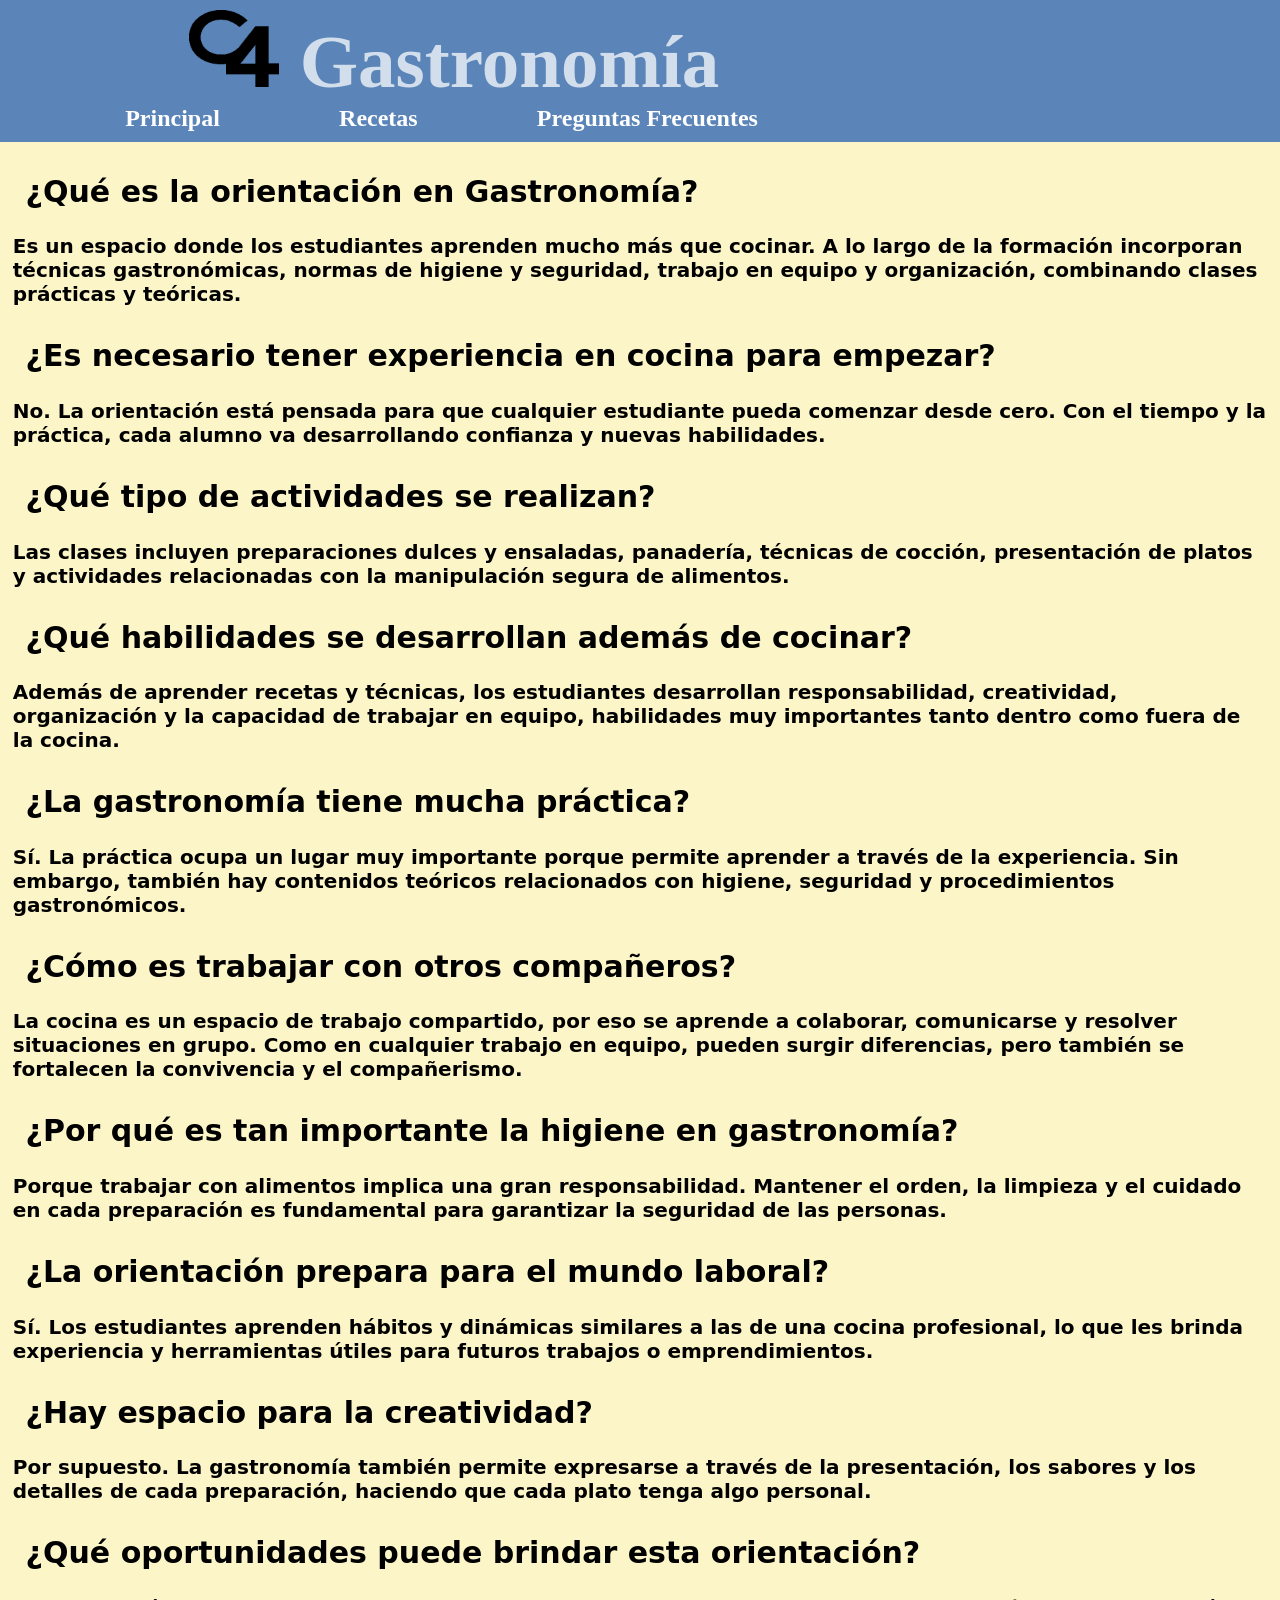
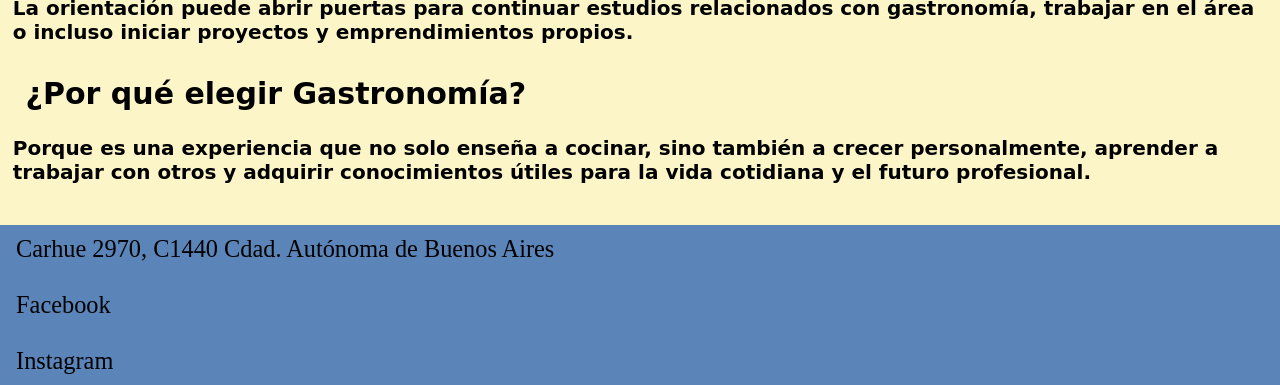
==== faq.html @ 61c1e0fb "Archivos Actualizados" ====
<!DOCTYPE html>
<html lang="en">
<head>
    <meta charset="UTF-8">
    <meta name="viewport" content="width=device-width, initial-scale=1.0">
    <link rel="stylesheet" href="main.css">
    <title>Pagina Principal</title>
</head>
<body>
    <menu id="arriba">
        <a href="index.html">
            <img src="Multimedia/CFP4-Logo.png" class="logo">
        </a>
        <titulo>Gastronomía</titulo>
        <br>

        <!--Aca dsps habria q poner otras paginas, como recetas y cosas asi, nc-->
        <a href="index.html" class="primer boton">Principal</a>
        <a href="recetas.html">Recetas</a>
        <a href="faq.html">Preguntas Frecuentes</a>
    </menu>

    <faq><informacion>
        <h2>¿Qué es la orientación en Gastronomía?</h2>
        <p>Es un espacio donde los estudiantes aprenden mucho más que cocinar. A lo largo de la formación incorporan técnicas gastronómicas, normas de higiene y seguridad, trabajo en equipo y organización, combinando clases prácticas y teóricas.</p>

        <h2>¿Es necesario tener experiencia en cocina para empezar?</h2>
        <p>No. La orientación está pensada para que cualquier estudiante pueda comenzar desde cero. Con el tiempo y la práctica, cada alumno va desarrollando confianza y nuevas habilidades.</p>

        <h2>¿Qué tipo de actividades se realizan?</h2>
        <p>Las clases incluyen preparaciones dulces y ensaladas, panadería, técnicas de cocción, presentación de platos y actividades relacionadas con la manipulación segura de alimentos.</p>

        <h2>¿Qué habilidades se desarrollan además de cocinar?</h2>
        <p>Además de aprender recetas y técnicas, los estudiantes desarrollan responsabilidad, creatividad, organización y la capacidad de trabajar en equipo, habilidades muy importantes tanto dentro como fuera de la cocina.</p>

        <h2>¿La gastronomía tiene mucha práctica?</h2>
        <p>Sí. La práctica ocupa un lugar muy importante porque permite aprender a través de la experiencia. Sin embargo, también hay contenidos teóricos relacionados con higiene, seguridad y procedimientos gastronómicos.</p>

        <h2>¿Cómo es trabajar con otros compañeros?</h2>
        <p>La cocina es un espacio de trabajo compartido, por eso se aprende a colaborar, comunicarse y resolver situaciones en grupo. Como en cualquier trabajo en equipo, pueden surgir diferencias, pero también se fortalecen la convivencia y el compañerismo.</p>

        <h2>¿Por qué es tan importante la higiene en gastronomía?</h2>
        <p>Porque trabajar con alimentos implica una gran responsabilidad. Mantener el orden, la limpieza y el cuidado en cada preparación es fundamental para garantizar la seguridad de las personas.</p>

        <h2>¿La orientación prepara para el mundo laboral?</h2>
        <p>Sí. Los estudiantes aprenden hábitos y dinámicas similares a las de una cocina profesional, lo que les brinda experiencia y herramientas útiles para futuros trabajos o emprendimientos.</p>

        <h2>¿Hay espacio para la creatividad?</h2>
        <p>Por supuesto. La gastronomía también permite expresarse a través de la presentación, los sabores y los detalles de cada preparación, haciendo que cada plato tenga algo personal.</p>

        <h2>¿Qué oportunidades puede brindar esta orientación?</h2>
        <p>La orientación puede abrir puertas para continuar estudios relacionados con gastronomía, trabajar en el área o incluso iniciar proyectos y emprendimientos propios.</p>

        <h2>¿Por qué elegir Gastronomía?</h2>
        <p>Porque es una experiencia que no solo enseña a cocinar, sino también a crecer personalmente, aprender a trabajar con otros y adquirir conocimientos útiles para la vida cotidiana y el futuro profesional.</p>
    </informacion></faq>

    <br><br>

    <menu id="abajo">
        <img src="Multimedia/Google-Maps-Logo.png" alt="">
        <a href="https://www.google.com/maps/place/Centro+de+Formaci%C3%B3n+Profesional+N+4/@-34.6688553,-58.5001706,17z/data=!3m1!4b1!4m6!3m5!1s0x95bcc91901dc9925:0x16b20ada69ad6837!8m2!3d-34.6688553!4d-58.5001706!16s%2Fg%2F11c20sdx_k?entry=ttu&g_ep=EgoyMDI2MDUwNi4wIKXMDSoASAFQAw%3D%3D">Carhue 2970, C1440 Cdad. Autónoma de Buenos Aires</a>
        <br><br>
        <img src="Multimedia/Facebook-Logo.png" alt="">
        <a href="https://www.facebook.com/cfpcuatro">Facebook</a>
        <br><br>
        <img src="Multimedia/Instagram-Logo.jfif" alt="">
        <a href="https://www.instagram.com/cfp_cuatro/">Instagram</a>
    </menu>
</body>
</html>
---- main.css ----
body {
    margin: 0;
    padding: 0;
    background-color: #fcf5c7;
}

menu {
    display: block;
    background-color: #5B85B9;
    color: rgba(255, 255, 255, 0.733);
    margin-top: 0px;
    padding: 10px;
    position: sticky;
    top: 0;
}

menu titulo {
    font-size: clamp(16px, 7.5vw, 75px);
    font-weight: bolder;
    margin-left: 15px;
}

menu#arriba a {
    font-size: clamp(8px, 3.5vw, 24px);
    color: white;
    font-weight: bold;
    text-decoration: none;
    margin-left: 9vw;
}

menu a.primer.boton {
    margin-left: 6vw;
}

menu#abajo {
    margin-bottom: 0;
    color: black;
    font-size: 1.9vw;
}

menu#abajo a {
    color: black;
    text-decoration: none;
}

menu#abajo img {
    height: 2vw;
    width: auto;
}


img.logo {
    height: clamp(35px, 6vw, 100px);
    width: clamp(35px, 7vw, 100px);
    margin-left: 5vw;
}

#slider-imagenes {
    width: 75vw;
    height: 34vw;
    margin-left: 12.5vw;
}

informacion h1, informacion h2, informacion p {
    font-weight: bold;
    margin: 0;
    font-family: system-ui, -apple-system, BlinkMacSystemFont, 'Segoe UI', Roboto, Oxygen, Ubuntu, Cantarell, 'Open Sans', 'Helvetica Neue', sans-serif;
}

informacion h1 {
    margin-left: 5vw;
}

informacion h2 {
    margin-top: 2.5vw;
    margin-bottom: 2vw;
    margin-left: 2vw;
}

informacion p {
    margin-left: 1vw;
    margin-right: 1vw;
}

faq {
    font-size: 125%;
}
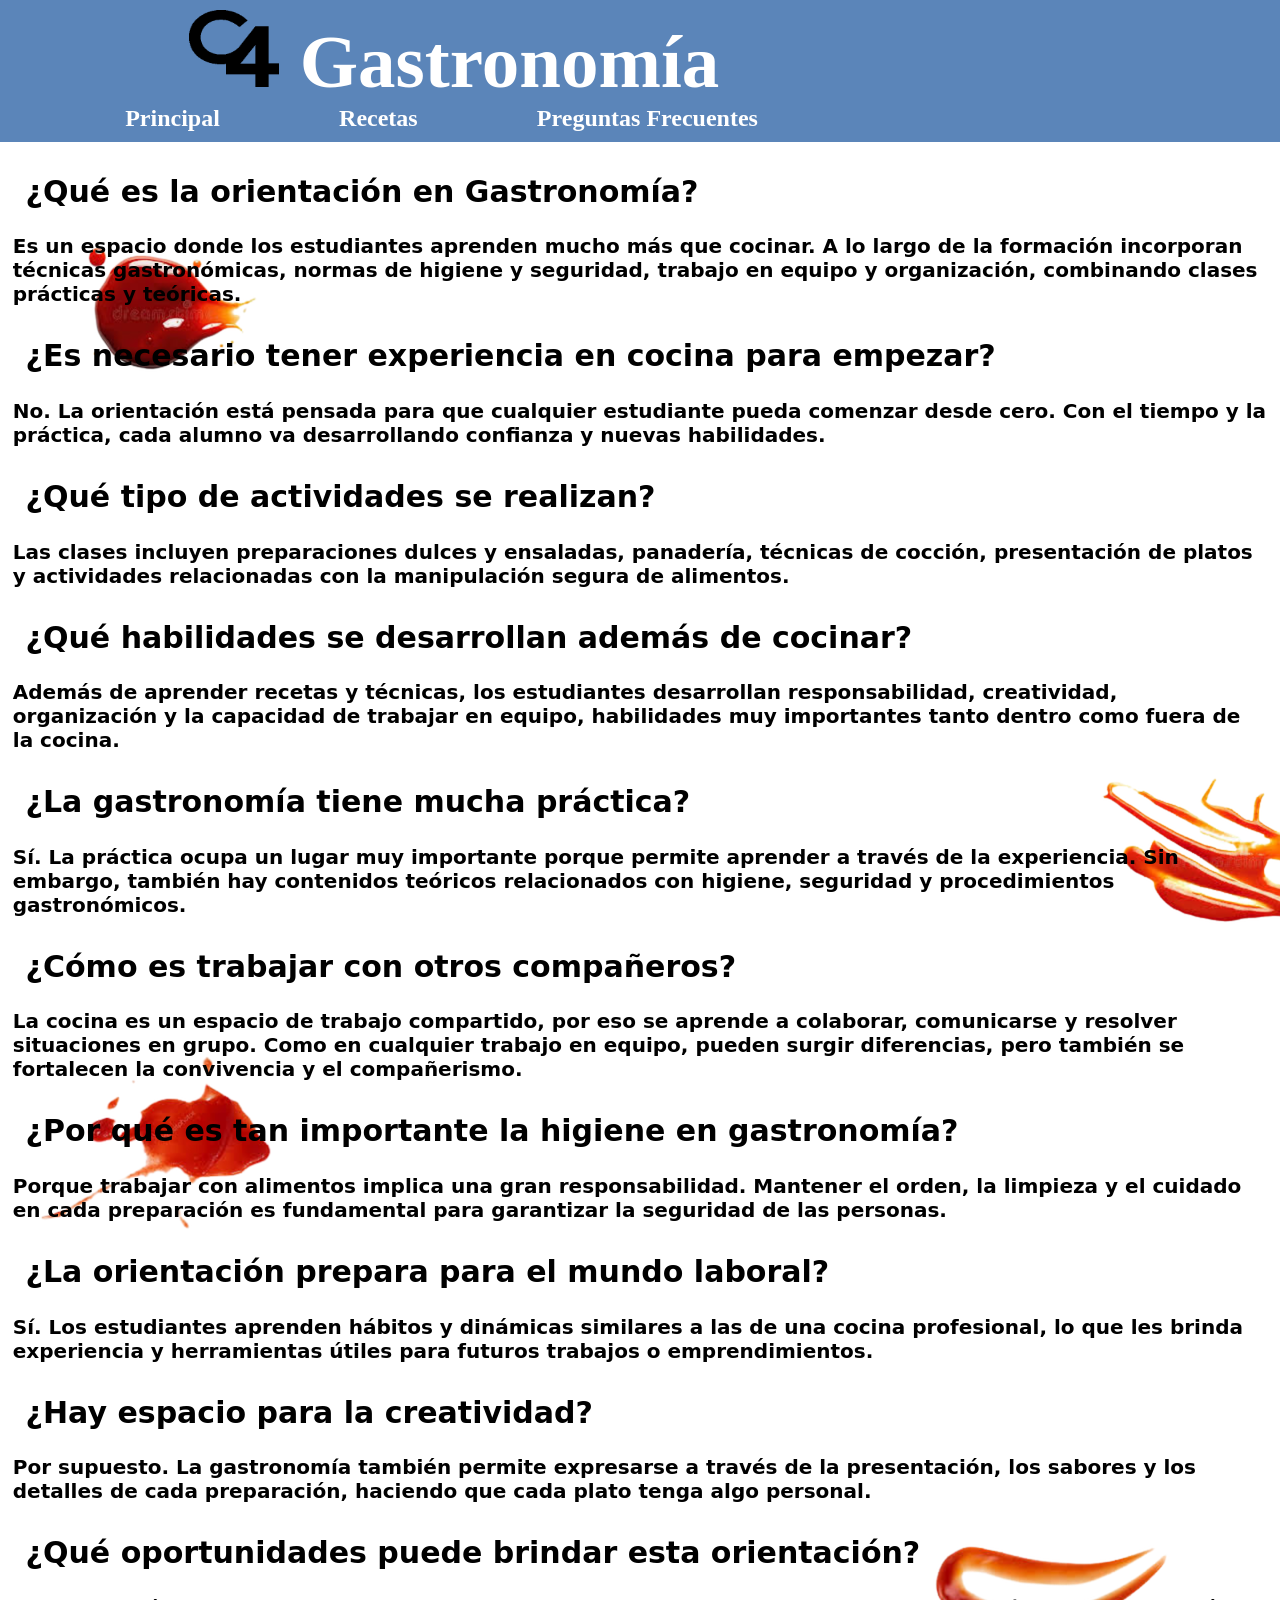
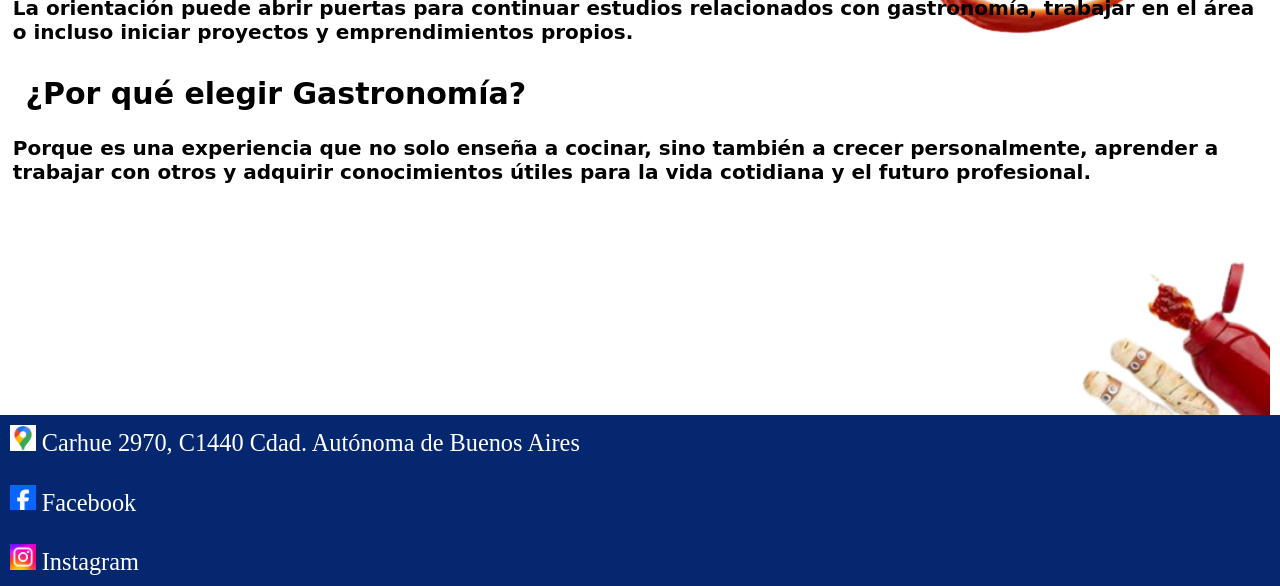
==== commit 8d663c78: "Add files via upload" ====
--- a/faq.html
+++ b/faq.html
@@ -19,6 +19,11 @@
         <a href="recetas.html">Recetas</a>
         <a href="faq.html">Preguntas Frecuentes</a>
     </menu>
+
+    <img src="Multimedia/skibidi toilet.png" class="salsa" id="s0">
+    <img src="Multimedia/nelsonfeo.png" class="salsa" id="s1">
+    <img src="Multimedia/salsa69.png" class="salsa" id="s2">
+    <img src="Multimedia/salsa67.png" class="salsa" id="s3">
 
     <faq><informacion>
         <h2>¿Qué es la orientación en Gastronomía?</h2>
@@ -56,7 +61,7 @@
     </informacion></faq>
 
     <br><br>
-
+    <img src="Multimedia/pidesalsa.png" alt="" id="pidesalsa">
     <menu id="abajo">
         <img src="Multimedia/Google-Maps-Logo.png" alt="">
         <a href="https://www.google.com/maps/place/Centro+de+Formaci%C3%B3n+Profesional+N+4/@-34.6688553,-58.5001706,17z/data=!3m1!4b1!4m6!3m5!1s0x95bcc91901dc9925:0x16b20ada69ad6837!8m2!3d-34.6688553!4d-58.5001706!16s%2Fg%2F11c20sdx_k?entry=ttu&g_ep=EgoyMDI2MDUwNi4wIKXMDSoASAFQAw%3D%3D">Carhue 2970, C1440 Cdad. Autónoma de Buenos Aires</a>
--- a/main.css
+++ b/main.css
@@ -1,13 +1,14 @@
 body {
     margin: 0;
     padding: 0;
-    background-color: #fcf5c7;
+    background-color: white;
+    position: relative;
 }
 
 menu {
     display: block;
     background-color: #5B85B9;
-    color: rgba(255, 255, 255, 0.733);
+    color: white;
     margin-top: 0px;
     padding: 10px;
     position: sticky;
@@ -33,13 +34,14 @@
 }
 
 menu#abajo {
+    background-color: #042770;
     margin-bottom: 0;
     color: black;
     font-size: 1.9vw;
 }
 
 menu#abajo a {
-    color: black;
+    color: white;
     text-decoration: none;
 }
 
@@ -84,4 +86,31 @@
 
 faq {
     font-size: 125%;
+}
+
+img#pidesalsa {
+    margin-left: 72.45vw;
+    margin-bottom: -0.5vw;
+    height: 15vw;
+}
+
+img.salsa {
+    position: absolute;
+    z-index: -1;
+}
+.salsa#s0 {
+    top: 35%;
+    left: 85%;
+}
+.salsa#s1 {
+    top: 48%;
+    left: 2%;
+}
+.salsa#s2 {
+    top: 10%;
+    left: 2%;
+}
+.salsa#s3 {
+    top: 69%;
+    left: 69%;
 }
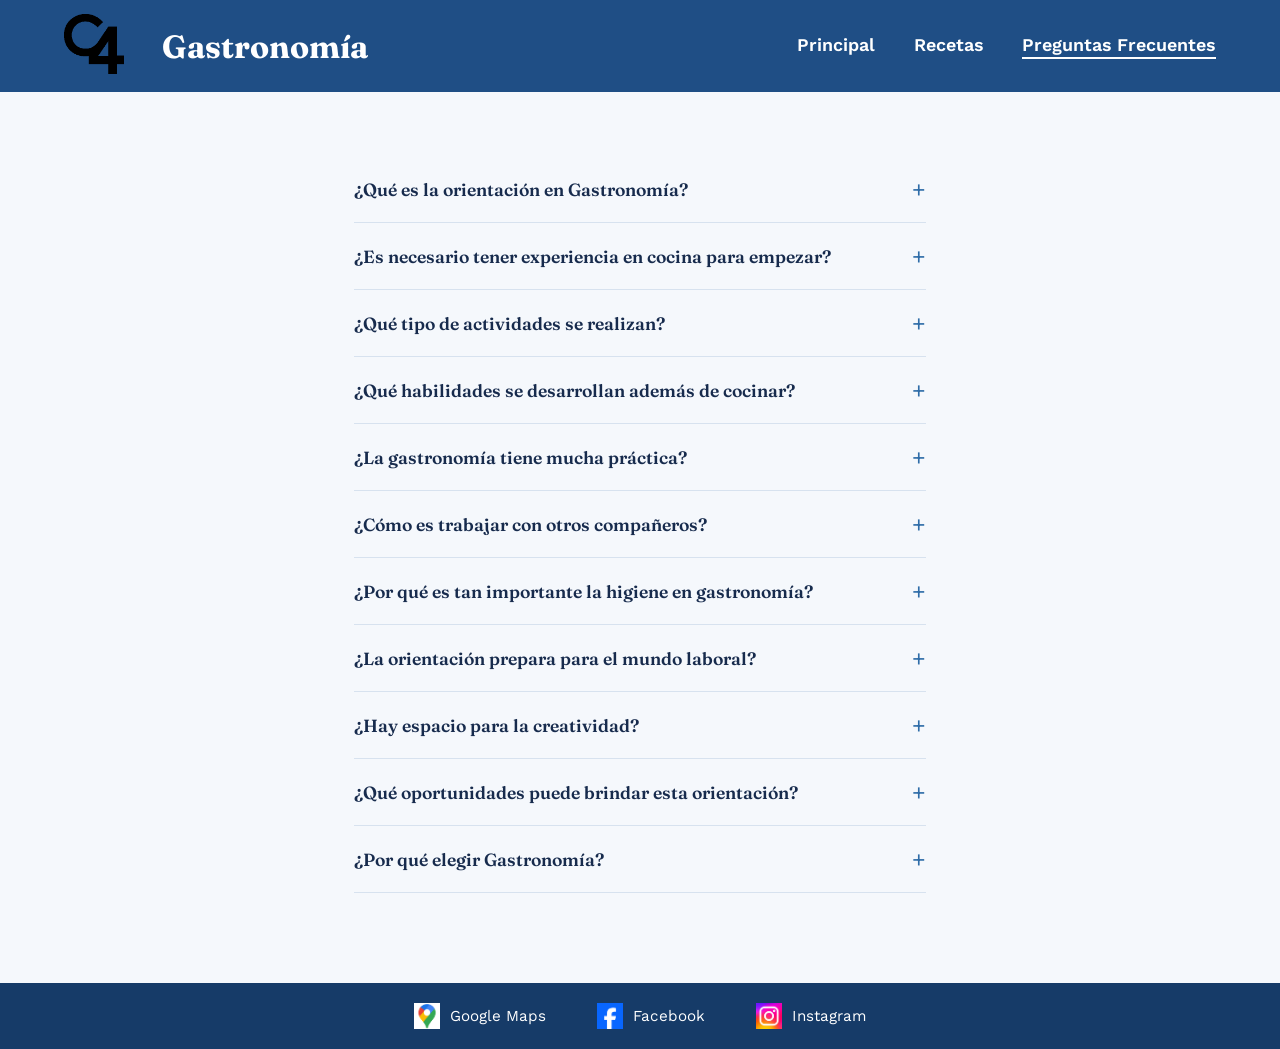
==== commit 84a76aee: "Add files via upload" ====
--- a/faq.html
+++ b/faq.html
@@ -1,76 +1,94 @@
-<!DOCTYPE html>
-<html lang="en">
-<head>
-    <meta charset="UTF-8">
-    <meta name="viewport" content="width=device-width, initial-scale=1.0">
-    <link rel="stylesheet" href="main.css">
-    <title>Pagina Principal</title>
-</head>
-<body>
-    <menu id="arriba">
-        <a href="index.html">
-            <img src="Multimedia/CFP4-Logo.png" class="logo">
-        </a>
-        <titulo>Gastronomía</titulo>
-        <br>
-
-        <!--Aca dsps habria q poner otras paginas, como recetas y cosas asi, nc-->
-        <a href="index.html" class="primer boton">Principal</a>
-        <a href="recetas.html">Recetas</a>
-        <a href="faq.html">Preguntas Frecuentes</a>
-    </menu>
-
-    <img src="Multimedia/skibidi toilet.png" class="salsa" id="s0">
-    <img src="Multimedia/nelsonfeo.png" class="salsa" id="s1">
-    <img src="Multimedia/salsa69.png" class="salsa" id="s2">
-    <img src="Multimedia/salsa67.png" class="salsa" id="s3">
-
-    <faq><informacion>
-        <h2>¿Qué es la orientación en Gastronomía?</h2>
-        <p>Es un espacio donde los estudiantes aprenden mucho más que cocinar. A lo largo de la formación incorporan técnicas gastronómicas, normas de higiene y seguridad, trabajo en equipo y organización, combinando clases prácticas y teóricas.</p>
-
-        <h2>¿Es necesario tener experiencia en cocina para empezar?</h2>
-        <p>No. La orientación está pensada para que cualquier estudiante pueda comenzar desde cero. Con el tiempo y la práctica, cada alumno va desarrollando confianza y nuevas habilidades.</p>
-
-        <h2>¿Qué tipo de actividades se realizan?</h2>
-        <p>Las clases incluyen preparaciones dulces y ensaladas, panadería, técnicas de cocción, presentación de platos y actividades relacionadas con la manipulación segura de alimentos.</p>
-
-        <h2>¿Qué habilidades se desarrollan además de cocinar?</h2>
-        <p>Además de aprender recetas y técnicas, los estudiantes desarrollan responsabilidad, creatividad, organización y la capacidad de trabajar en equipo, habilidades muy importantes tanto dentro como fuera de la cocina.</p>
-
-        <h2>¿La gastronomía tiene mucha práctica?</h2>
-        <p>Sí. La práctica ocupa un lugar muy importante porque permite aprender a través de la experiencia. Sin embargo, también hay contenidos teóricos relacionados con higiene, seguridad y procedimientos gastronómicos.</p>
-
-        <h2>¿Cómo es trabajar con otros compañeros?</h2>
-        <p>La cocina es un espacio de trabajo compartido, por eso se aprende a colaborar, comunicarse y resolver situaciones en grupo. Como en cualquier trabajo en equipo, pueden surgir diferencias, pero también se fortalecen la convivencia y el compañerismo.</p>
-
-        <h2>¿Por qué es tan importante la higiene en gastronomía?</h2>
-        <p>Porque trabajar con alimentos implica una gran responsabilidad. Mantener el orden, la limpieza y el cuidado en cada preparación es fundamental para garantizar la seguridad de las personas.</p>
-
-        <h2>¿La orientación prepara para el mundo laboral?</h2>
-        <p>Sí. Los estudiantes aprenden hábitos y dinámicas similares a las de una cocina profesional, lo que les brinda experiencia y herramientas útiles para futuros trabajos o emprendimientos.</p>
-
-        <h2>¿Hay espacio para la creatividad?</h2>
-        <p>Por supuesto. La gastronomía también permite expresarse a través de la presentación, los sabores y los detalles de cada preparación, haciendo que cada plato tenga algo personal.</p>
-
-        <h2>¿Qué oportunidades puede brindar esta orientación?</h2>
-        <p>La orientación puede abrir puertas para continuar estudios relacionados con gastronomía, trabajar en el área o incluso iniciar proyectos y emprendimientos propios.</p>
-
-        <h2>¿Por qué elegir Gastronomía?</h2>
-        <p>Porque es una experiencia que no solo enseña a cocinar, sino también a crecer personalmente, aprender a trabajar con otros y adquirir conocimientos útiles para la vida cotidiana y el futuro profesional.</p>
-    </informacion></faq>
-
-    <br><br>
-    <img src="Multimedia/pidesalsa.png" alt="" id="pidesalsa">
-    <menu id="abajo">
-        <img src="Multimedia/Google-Maps-Logo.png" alt="">
-        <a href="https://www.google.com/maps/place/Centro+de+Formaci%C3%B3n+Profesional+N+4/@-34.6688553,-58.5001706,17z/data=!3m1!4b1!4m6!3m5!1s0x95bcc91901dc9925:0x16b20ada69ad6837!8m2!3d-34.6688553!4d-58.5001706!16s%2Fg%2F11c20sdx_k?entry=ttu&g_ep=EgoyMDI2MDUwNi4wIKXMDSoASAFQAw%3D%3D">Carhue 2970, C1440 Cdad. Autónoma de Buenos Aires</a>
-        <br><br>
-        <img src="Multimedia/Facebook-Logo.png" alt="">
-        <a href="https://www.facebook.com/cfpcuatro">Facebook</a>
-        <br><br>
-        <img src="Multimedia/Instagram-Logo.jfif" alt="">
-        <a href="https://www.instagram.com/cfp_cuatro/">Instagram</a>
-    </menu>
-</body>
-</html>+<!DOCTYPE html>
+<html lang="es">
+<head>
+    <meta charset="UTF-8">
+    <meta name="viewport" content="width=device-width, initial-scale=1.0">
+    <link rel="preconnect" href="https://fonts.googleapis.com">
+    <link rel="preconnect" href="https://fonts.gstatic.com" crossorigin>
+    <link href="https://fonts.googleapis.com/css2?family=Fraunces:opsz,wght@9..144,500;9..144,600;9..144,700&family=Work+Sans:wght@400;500;600&display=swap" rel="stylesheet">
+    <link rel="stylesheet" href="main.css">
+    <title>Preguntas Frecuentes — Gastronomía CFP N°4</title>
+</head>
+<body>
+    <menu id="arriba">
+        <a href="index.html">
+            <img src="Multimedia/CFP4-Logo.png" class="logo" alt="Logo CFP N°4">
+        </a>
+        <titulo>Gastronomía</titulo>
+        <a href="index.html">Principal</a>
+        <a href="recetas.html">Recetas</a>
+        <a href="faq.html" class="activo">Preguntas Frecuentes</a>
+    </menu>
+    <div class="faq-container">
+        <details class="faq-item">
+            <summary>¿Qué es la orientación en Gastronomía?</summary>
+            <p>Es un espacio donde los estudiantes aprenden mucho más que cocinar. A lo largo de la formación incorporan técnicas gastronómicas, normas de higiene y seguridad, trabajo en equipo y organización, combinando clases prácticas y teóricas.</p>
+        </details>
+    
+        <details class="faq-item">
+            <summary>¿Es necesario tener experiencia en cocina para empezar?</summary>
+            <p>No. La orientación está pensada para que cualquier estudiante pueda comenzar desde cero. Con el tiempo y la práctica, cada alumno va desarrollando confianza y nuevas habilidades.</p>
+        </details>
+    
+        <details class="faq-item">
+            <summary>¿Qué tipo de actividades se realizan?</summary>
+            <p>Las clases incluyen preparaciones dulces y ensaladas, panadería, técnicas de cocción, presentación de platos y actividades relacionadas con la manipulación segura de alimentos.</p>
+        </details>
+    
+        <details class="faq-item">
+            <summary>¿Qué habilidades se desarrollan además de cocinar?</summary>
+            <p>Además de aprender recetas y técnicas, los estudiantes desarrollan responsabilidad, creatividad, organización y la capacidad de trabajar en equipo, habilidades muy importantes tanto dentro como fuera de la cocina.</p>
+        </details>
+    
+        <details class="faq-item">
+            <summary>¿La gastronomía tiene mucha práctica?</summary>
+            <p>Sí. La práctica ocupa un lugar muy importante porque permite aprender a través de la experiencia. Sin embargo, también hay contenidos teóricos relacionados con higiene, seguridad y procedimientos gastronómicos.</p>
+        </details>
+    
+        <details class="faq-item">
+            <summary>¿Cómo es trabajar con otros compañeros?</summary>
+            <p>La cocina es un espacio de trabajo compartido, por eso se aprende a colaborar, comunicarse y resolver situaciones en grupo. Como en cualquier trabajo en equipo, pueden surgir diferencias, pero también se fortalecen la convivencia y el compañerismo.</p>
+        </details>
+    
+        <details class="faq-item">
+            <summary>¿Por qué es tan importante la higiene en gastronomía?</summary>
+            <p>Porque trabajar con alimentos implica una gran responsabilidad. Mantener el orden, la limpieza y el cuidado en cada preparación es fundamental para garantizar la seguridad de las personas.</p>
+        </details>
+    
+        <details class="faq-item">
+            <summary>¿La orientación prepara para el mundo laboral?</summary>
+            <p>Sí. Los estudiantes aprenden hábitos y dinámicas similares a las de una cocina profesional, lo que les brinda experiencia y herramientas útiles para futuros trabajos o emprendimientos.</p>
+        </details>
+    
+        <details class="faq-item">
+            <summary>¿Hay espacio para la creatividad?</summary>
+            <p>Por supuesto. La gastronomía también permite expresarse a través de la presentación, los sabores y los detalles de cada preparación, haciendo que cada plato tenga algo personal.</p>
+        </details>
+    
+        <details class="faq-item">
+            <summary>¿Qué oportunidades puede brindar esta orientación?</summary>
+            <p>La orientación puede abrir puertas para continuar estudios relacionados con gastronomía, trabajar en el área o incluso iniciar proyectos y emprendimientos propios.</p>
+        </details>
+    
+        <details class="faq-item">
+            <summary>¿Por qué elegir Gastronomía?</summary>
+            <p>Porque es una experiencia que no solo enseña a cocinar, sino también a crecer personalmente, aprender a trabajar con otros y adquirir conocimientos útiles para la vida cotidiana y el futuro profesional.</p>
+        </details>
+    </div>
+
+    <menu id="abajo">
+        <div class="item-abajo">
+            <img src="Multimedia/Google-Maps-Logo.png" alt="">
+            <a href="https://www.google.com/maps/place/Centro+de+Formaci%C3%B3n+Profesional+N+4/@-34.6688553,-58.5001706,17z/data=!3m1!4b1!4m6!3m5!1s0x95bcc91901dc9925:0x16b20ada69ad6837!8m2!3d-34.6688553!4d-58.5001706!16s%2Fg%2F11c20sdx_k?entry=ttu&g_ep=EgoyMDI2MDUwNi4wIKXMDSoASAFQAw%3D%3D">Google Maps</a>
+        </div>
+        <div class="item-abajo">
+            <img src="Multimedia/Facebook-Logo.png" alt="">
+            <a href="https://www.facebook.com/cfpcuatro">Facebook</a>
+        </div>
+        <div class="item-abajo">
+            <img src="Multimedia/Instagram-Logo.jfif" alt="">
+            <a href="https://www.instagram.com/cfp_cuatro/">Instagram</a>
+        </div>
+    </menu>
+</body>
+</html>
--- a/main.css
+++ b/main.css
@@ -1,116 +1,383 @@
-body {
-    margin: 0;
-    padding: 0;
-    background-color: white;
-    position: relative;
-}
-
-menu {
-    display: block;
-    background-color: #5B85B9;
-    color: white;
-    margin-top: 0px;
-    padding: 10px;
-    position: sticky;
-    top: 0;
-}
-
-menu titulo {
-    font-size: clamp(16px, 7.5vw, 75px);
-    font-weight: bolder;
-    margin-left: 15px;
-}
-
-menu#arriba a {
-    font-size: clamp(8px, 3.5vw, 24px);
-    color: white;
-    font-weight: bold;
-    text-decoration: none;
-    margin-left: 9vw;
-}
-
-menu a.primer.boton {
-    margin-left: 6vw;
-}
-
-menu#abajo {
-    background-color: #042770;
-    margin-bottom: 0;
-    color: black;
-    font-size: 1.9vw;
-}
-
-menu#abajo a {
-    color: white;
-    text-decoration: none;
-}
-
-menu#abajo img {
-    height: 2vw;
-    width: auto;
-}
-
-
-img.logo {
-    height: clamp(35px, 6vw, 100px);
-    width: clamp(35px, 7vw, 100px);
-    margin-left: 5vw;
-}
-
-#slider-imagenes {
-    width: 75vw;
-    height: 34vw;
-    margin-left: 12.5vw;
-}
-
-informacion h1, informacion h2, informacion p {
-    font-weight: bold;
-    margin: 0;
-    font-family: system-ui, -apple-system, BlinkMacSystemFont, 'Segoe UI', Roboto, Oxygen, Ubuntu, Cantarell, 'Open Sans', 'Helvetica Neue', sans-serif;
-}
-
-informacion h1 {
-    margin-left: 5vw;
-}
-
-informacion h2 {
-    margin-top: 2.5vw;
-    margin-bottom: 2vw;
-    margin-left: 2vw;
-}
-
-informacion p {
-    margin-left: 1vw;
-    margin-right: 1vw;
-}
-
-faq {
-    font-size: 125%;
-}
-
-img#pidesalsa {
-    margin-left: 72.45vw;
-    margin-bottom: -0.5vw;
-    height: 15vw;
-}
-
-img.salsa {
-    position: absolute;
-    z-index: -1;
-}
-.salsa#s0 {
-    top: 35%;
-    left: 85%;
-}
-.salsa#s1 {
-    top: 48%;
-    left: 2%;
-}
-.salsa#s2 {
-    top: 10%;
-    left: 2%;
-}
-.salsa#s3 {
-    top: 69%;
-    left: 69%;
+* {
+    box-sizing: border-box;
+}
+
+body {
+    margin: 0;
+    padding: 0;
+    background-color: #F5F8FC;
+    color: #172B4D;
+    font-family: 'Work Sans', sans-serif;
+}
+
+h1, h2, h3 {
+    font-family: 'Fraunces', serif;
+    color: #172B4D;
+    margin: 0;
+}
+
+p {
+    color: #52657A;
+    line-height: 1.65;
+}
+
+a {
+    color: inherit;
+}
+
+
+
+menu#arriba {
+    display: flex;
+    align-items: center;
+    flex-wrap: wrap;
+    gap: 3vw;
+    background-color: #1F4E85;
+    color: white;
+    padding: 14px 5vw;
+    margin: 0;
+}
+
+menu#arriba a:first-child {
+    display: flex;
+    align-items: center;
+}
+
+img.logo {
+    height: clamp(35px, 6vw, 60px);
+    width: auto;
+}
+
+menu#arriba titulo {
+    font-family: 'Fraunces', serif;
+    font-size: clamp(20px, 3vw, 32px);
+    font-weight: 700;
+    margin-right: auto;
+}
+
+menu#arriba a {
+    font-size: clamp(14px, 1.4vw, 18px);
+    color: white;
+    font-weight: 600;
+    text-decoration: none;
+    border-bottom: 2px solid transparent;
+    padding-bottom: 2px;
+    transition: border-color .2s, opacity .2s;
+}
+
+menu#arriba a:hover {
+    opacity: .85;
+}
+
+menu#arriba a.activo {
+    border-bottom-color: white;
+}
+
+
+
+.hero {
+    max-width: 760px;
+    margin: 64px auto 40px;
+    padding: 0 5vw;
+}
+
+.hero h1 {
+    font-size: clamp(2.1rem, 4.4vw, 3.2rem);
+    font-weight: 600;
+    line-height: 1.15;
+    letter-spacing: -0.01em;
+    margin-bottom: 22px;
+}
+
+.hero .lead {
+    font-size: 1.15rem;
+    max-width: 60ch;
+}
+
+.hero-strip {
+    max-width: 1100px;
+    margin: 0 auto 64px;
+    padding: 0 5vw;
+}
+
+#slider-imagenes {
+    width: 100%;
+    height: 32vw;
+    max-height: 520px;
+    object-fit: cover;
+    display: block;
+    border-radius: 6px;
+    transition: opacity .5s ease;
+}
+
+.hero-strip figcaption {
+    margin-top: 12px;
+    font-size: 0.9rem;
+    color: #52657A;
+    border-top: 1px solid #D7E2EF;
+    padding-top: 10px;
+}
+
+
+.programa {
+    max-width: 1100px;
+    margin: 0 auto 80px;
+    padding: 0 5vw;
+}
+
+.programa > h2 {
+    font-size: 1.9rem;
+    font-weight: 600;
+    margin-bottom: 34px;
+}
+
+.programa-grid {
+    display: grid;
+    grid-template-columns: repeat(auto-fit, minmax(240px, 1fr));
+    gap: 32px 28px;
+}
+
+.programa-item {
+    border-top: 3px solid #C9D8E8;
+    padding-top: 18px;
+}
+
+.programa-item h3 {
+    font-size: 1.15rem;
+    font-weight: 600;
+    margin-bottom: 10px;
+}
+
+.programa-item p {
+    font-size: 0.98rem;
+}
+
+.programa-item.destacada {
+    grid-column: span 2;
+    background: #1F4E85;
+    border-top-color: #75A9DD;
+    padding: 28px;
+    border-radius: 6px;
+}
+
+.programa-item.destacada h3,
+.programa-item.destacada p {
+    color: #FFFFFF;
+}
+
+.programa-item.destacada p {
+    color: #DCE9F7;
+}
+
+
+.faq-container {
+    max-width: 700px;
+    margin: 64px auto 90px;
+    padding: 0 5vw;
+}
+
+.faq-container > h1 {
+    font-size: 1.9rem;
+    margin-bottom: 30px;
+}
+
+.faq-item {
+    border-bottom: 1px solid #D7E2EF;
+}
+
+.faq-item summary {
+    padding: 20px 0;
+    display: flex;
+    justify-content: space-between;
+    align-items: center;
+    gap: 16px;
+    cursor: pointer;
+    list-style: none;
+    font-family: 'Fraunces', serif;
+    font-size: 1.1rem;
+    font-weight: 600;
+    user-select: none;
+}
+
+.faq-item summary::-webkit-details-marker {
+    display: none;
+}
+
+.faq-item summary::after {
+    content: "+";
+    font-family: 'Work Sans', sans-serif;
+    font-size: 1.4rem;
+    font-weight: 400;
+    color: #2F6DA8;
+    transition: transform .25s;
+    flex-shrink: 0;
+}
+
+.faq-item[open] summary::after {
+    transform: rotate(45deg);
+}
+
+.faq-item p {
+    padding: 0 0 22px;
+    margin: 0;
+    max-width: 62ch;
+    animation: fadeIn .25s ease;
+}
+
+
+
+@keyframes fadeIn {
+    from {
+        opacity: 0;
+        transform: translateY(-4px);
+    }
+
+    to {
+        opacity: 1;
+        transform: translateY(0);
+    }
+}
+
+
+
+.recetas-hero {
+    max-width: 760px;
+    margin: 64px auto 8px;
+    padding: 0 5vw;
+}
+
+.recetas-hero h1 {
+    font-size: clamp(2rem, 4vw, 2.8rem);
+    margin-bottom: 14px;
+}
+
+.contenedor-recetas {
+    display: flex;
+    flex-wrap: wrap;
+    align-items: flex-start;
+    gap: 28px;
+    max-width: 1100px;
+    margin: 40px auto 90px;
+    padding: 0 5vw;
+}
+
+.receta-card {
+    flex: 1 1 360px;
+    max-width: 480px;
+    background: #FFFFFF;
+    border: 1px solid #D7E2EF;
+    border-top: 4px solid #2F6DA8;
+    border-radius: 6px;
+    padding: 30px;
+    box-shadow: 0 4px 15px rgba(31, 78, 133, 0.08);
+}
+
+.receta-card h2 {
+    font-size: 1.4rem;
+    margin: 0 0 18px;
+    padding-bottom: 14px;
+    border-bottom: 1px solid #D7E2EF;
+}
+
+.receta-card h3 {
+    font-size: 0.85rem;
+    text-transform: none;
+    letter-spacing: 0.02em;
+    color: #2F6DA8;
+    margin: 22px 0 10px;
+}
+
+.receta-card ol {
+    padding-left: 20px;
+    margin: 0;
+}
+
+.receta-card li {
+    margin-bottom: 10px;
+    color: #52657A;
+    line-height: 1.55;
+}
+
+.receta-card li::marker {
+    color: #2F6DA8;
+    font-weight: 600;
+}
+
+.receta-card .preparacion p {
+    margin: 0 0 12px;
+    font-size: 0.97rem;
+}
+
+
+menu#abajo {
+    background-color: #163B68;
+    color: white;
+    margin: 40px 0 0;
+    display: flex;
+    flex-wrap: wrap;
+    align-items: center;
+    justify-content: center;
+    gap: 4vw;
+    padding: 20px 10px;
+}
+
+.item-abajo {
+    display: flex;
+    align-items: center;
+    gap: 10px;
+}
+
+menu#abajo a {
+    color: white;
+    text-decoration: none;
+    font-size: 0.95rem;
+}
+
+menu#abajo a:hover {
+    opacity: 0.8;
+}
+
+menu#abajo img {
+    height: 2vw;
+    min-height: 18px;
+    width: auto;
+}
+
+
+@media (max-width: 768px) {
+
+    .masthead {
+        justify-content: center;
+        text-align: center;
+    }
+
+    .masthead nav {
+        justify-content: center;
+        gap: 5vw;
+    }
+
+    .programa-item.destacada {
+        grid-column: span 1;
+    }
+
+    #slider-imagenes {
+        height: 55vw;
+    }
+
+    .receta-card {
+        max-width: 100%;
+    }
+}
+
+
+
+@media (prefers-reduced-motion: reduce) {
+
+    #slider-imagenes {
+        transition: none;
+    }
+
+    .faq-item p {
+        animation: none;
+    }
 }
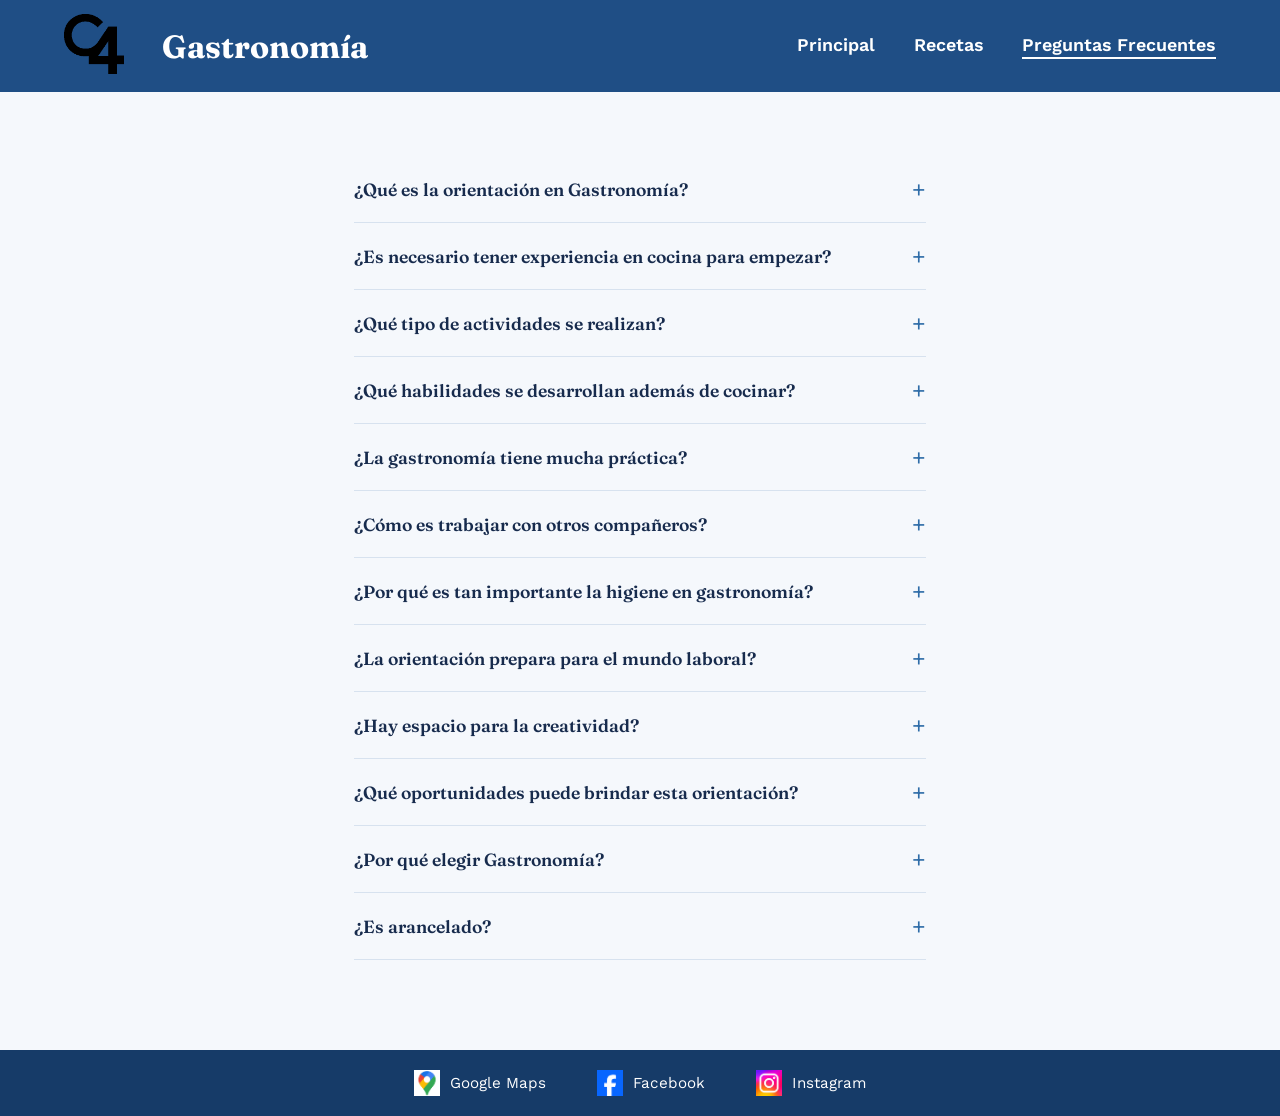
==== commit e6843f67: "Add FAQ about program costs" ====
--- a/faq.html
+++ b/faq.html
@@ -74,6 +74,10 @@
             <summary>¿Por qué elegir Gastronomía?</summary>
             <p>Porque es una experiencia que no solo enseña a cocinar, sino también a crecer personalmente, aprender a trabajar con otros y adquirir conocimientos útiles para la vida cotidiana y el futuro profesional.</p>
         </details>
+        <details class="faq-item">
+            <summary>¿Es arancelado?</summary>
+            <p>No, es completamente gratuito. Los insumos basicos los aporta la escuela, los estudiantes unicamente tendrian que pagar cuando quieren usar ingredientes extra</p>
+        </details>
     </div>
 
     <menu id="abajo">
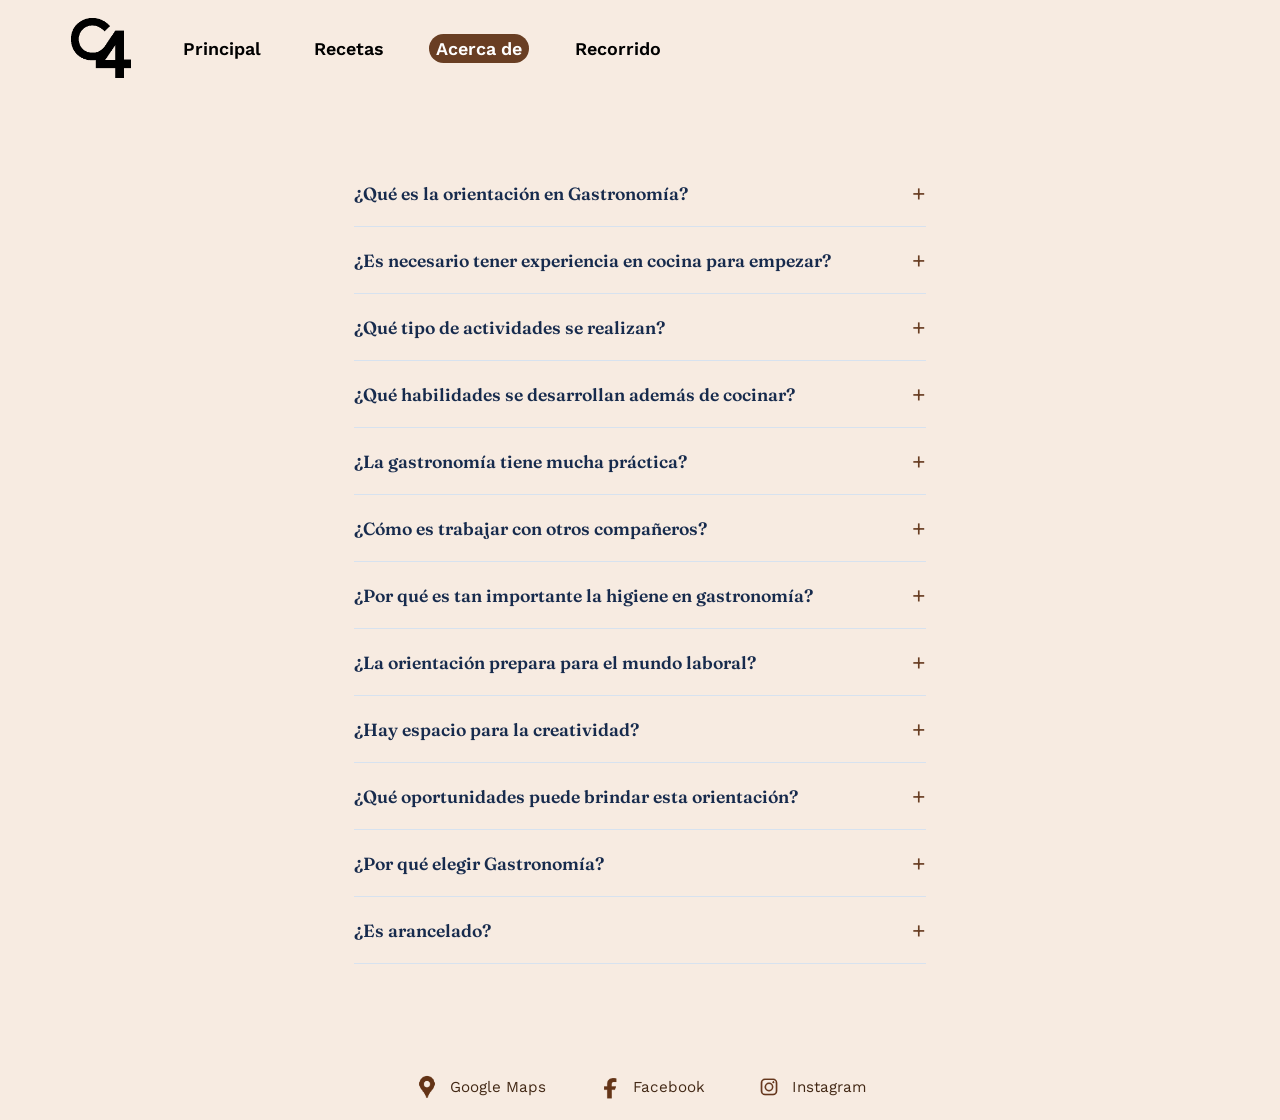
==== commit 616604a1: "Add files via upload" ====
--- a/faq.html
+++ b/faq.html
@@ -14,10 +14,10 @@
         <a href="index.html">
             <img src="Multimedia/CFP4-Logo.png" class="logo" alt="Logo CFP N°4">
         </a>
-        <titulo>Gastronomía</titulo>
         <a href="index.html">Principal</a>
         <a href="recetas.html">Recetas</a>
-        <a href="faq.html" class="activo">Preguntas Frecuentes</a>
+        <a href="faq.html" class="activo">Acerca de</a>
+        <a href="recorrido.html">Recorrido</a>
     </menu>
     <div class="faq-container">
         <details class="faq-item">
@@ -82,15 +82,15 @@
 
     <menu id="abajo">
         <div class="item-abajo">
-            <img src="Multimedia/Google-Maps-Logo.png" alt="">
+            <img src="Multimedia/Ubicacion.png" alt="">
             <a href="https://www.google.com/maps/place/Centro+de+Formaci%C3%B3n+Profesional+N+4/@-34.6688553,-58.5001706,17z/data=!3m1!4b1!4m6!3m5!1s0x95bcc91901dc9925:0x16b20ada69ad6837!8m2!3d-34.6688553!4d-58.5001706!16s%2Fg%2F11c20sdx_k?entry=ttu&g_ep=EgoyMDI2MDUwNi4wIKXMDSoASAFQAw%3D%3D">Google Maps</a>
         </div>
         <div class="item-abajo">
-            <img src="Multimedia/Facebook-Logo.png" alt="">
+            <img src="Multimedia/FB.png" alt="">
             <a href="https://www.facebook.com/cfpcuatro">Facebook</a>
         </div>
         <div class="item-abajo">
-            <img src="Multimedia/Instagram-Logo.jfif" alt="">
+            <img src="Multimedia/IG.png" alt="">
             <a href="https://www.instagram.com/cfp_cuatro/">Instagram</a>
         </div>
     </menu>
--- a/main.css
+++ b/main.css
@@ -5,14 +5,14 @@
 body {
     margin: 0;
     padding: 0;
-    background-color: #F5F8FC;
+    background-color: #F7EBE1;
     color: #172B4D;
     font-family: 'Work Sans', sans-serif;
 }
 
 h1, h2, h3 {
     font-family: 'Fraunces', serif;
-    color: #172B4D;
+    color: #422815;
     margin: 0;
 }
 
@@ -32,8 +32,8 @@
     align-items: center;
     flex-wrap: wrap;
     gap: 3vw;
-    background-color: #1F4E85;
-    color: white;
+    background-color: #F7EBE1;
+    color: black;
     padding: 14px 5vw;
     margin: 0;
 }
@@ -48,32 +48,115 @@
     width: auto;
 }
 
-menu#arriba titulo {
-    font-family: 'Fraunces', serif;
-    font-size: clamp(20px, 3vw, 32px);
-    font-weight: 700;
-    margin-right: auto;
-}
 
 menu#arriba a {
     font-size: clamp(14px, 1.4vw, 18px);
+    color: black;
+    font-weight: 600;
+    text-decoration: none;
+    border: 2px solid transparent;
+    background: solid transparent;
+    border-radius: 25px;
+    padding: 2px;
+    padding-left: 5px;
+    padding-right: 5px;
+    transition: color .5s, opacity .2s, background-color .5s;
+}
+
+menu#arriba a:hover {
+    background-color: #693E23;
     color: white;
-    font-weight: 600;
-    text-decoration: none;
-    border-bottom: 2px solid transparent;
-    padding-bottom: 2px;
-    transition: border-color .2s, opacity .2s;
-}
-
-menu#arriba a:hover {
-    opacity: .85;
+    font-size: clamp(14px, 1.7vw, 19px);
 }
 
 menu#arriba a.activo {
-    border-bottom-color: white;
-}
-
-
+    background-color: #693E23;
+    color: white;
+}
+
+menu#arriba a.LogoCFP4 {
+    background-color: transparent;
+}
+
+
+.linea-tiempo {
+    max-width: 900px;
+    margin: 0 auto 90px;
+    padding: 0 5vw;
+}
+
+.linea-tiempo > h2 {
+    font-size: 1.9rem;
+    font-weight: 600;
+    margin-bottom: 12px;
+}
+
+.linea-tiempo > .lead {
+    max-width: 60ch;
+    margin-bottom: 44px;
+}
+
+.timeline {
+    position: relative;
+    display: flex;
+    flex-direction: column;
+    gap: 40px;
+    padding-left: 32px;
+    border-left: 2px solid #693E23;
+}
+
+.timeline-item {
+    position: relative;
+}
+
+.timeline-item::before {
+    content: "";
+    position: absolute;
+    left: -40px;
+    top: 4px;
+    width: 14px;
+    height: 14px;
+    border-radius: 50%;
+    background: #693E23;
+    border: 3px solid #F7EBE1;
+}
+
+.timeline-item.destacado::before {
+    background: #693E23;
+    width: 18px;
+    height: 18px;
+    left: -42px;
+    top: 2px;
+}
+
+.timeline-item .etapa {
+    display: block;
+    font-size: 0.85rem;
+    font-weight: 600;
+    color: #693E23;
+    margin-bottom: 6px;
+}
+
+.timeline-item h3 {
+    font-size: 1.2rem;
+    margin-bottom: 8px;
+}
+
+.timeline-item p {
+    max-width: 58ch;
+}
+
+.salida-laboral {
+    max-width: 1100px;
+    margin: 0 auto 90px;
+    padding: 0 5vw;
+}
+
+.salida-laboral > h2 {
+    font-size: 1.9rem;
+    font-weight: 600;
+    margin-bottom: 34px;
+}
 
 .hero {
     max-width: 760px;
@@ -113,8 +196,8 @@
 .hero-strip figcaption {
     margin-top: 12px;
     font-size: 0.9rem;
-    color: #52657A;
-    border-top: 1px solid #D7E2EF;
+    color: #693E23;
+    border-top: 1px solid #693E23;
     padding-top: 10px;
 }
 
@@ -138,7 +221,7 @@
 }
 
 .programa-item {
-    border-top: 3px solid #C9D8E8;
+    border-top: 3px solid #693E23;
     padding-top: 18px;
 }
 
@@ -152,22 +235,7 @@
     font-size: 0.98rem;
 }
 
-.programa-item.destacada {
-    grid-column: span 2;
-    background: #1F4E85;
-    border-top-color: #75A9DD;
-    padding: 28px;
-    border-radius: 6px;
-}
-
-.programa-item.destacada h3,
-.programa-item.destacada p {
-    color: #FFFFFF;
-}
-
-.programa-item.destacada p {
-    color: #DCE9F7;
-}
+
 
 
 .faq-container {
@@ -208,7 +276,7 @@
     font-family: 'Work Sans', sans-serif;
     font-size: 1.4rem;
     font-weight: 400;
-    color: #2F6DA8;
+    color: #693E23;
     transition: transform .25s;
     flex-shrink: 0;
 }
@@ -264,9 +332,9 @@
 .receta-card {
     flex: 1 1 360px;
     max-width: 480px;
-    background: #FFFFFF;
+    background: #F7EBE1;
     border: 1px solid #D7E2EF;
-    border-top: 4px solid #2F6DA8;
+    border-top: 4px solid #693E23;
     border-radius: 6px;
     padding: 30px;
     box-shadow: 0 4px 15px rgba(31, 78, 133, 0.08);
@@ -283,7 +351,7 @@
     font-size: 0.85rem;
     text-transform: none;
     letter-spacing: 0.02em;
-    color: #2F6DA8;
+    color: #693E23;
     margin: 22px 0 10px;
 }
 
@@ -294,12 +362,12 @@
 
 .receta-card li {
     margin-bottom: 10px;
-    color: #52657A;
+    color: #693E23;
     line-height: 1.55;
 }
 
 .receta-card li::marker {
-    color: #2F6DA8;
+    color: #693E23;
     font-weight: 600;
 }
 
@@ -310,7 +378,7 @@
 
 
 menu#abajo {
-    background-color: #163B68;
+    background-color: #F7EBE1;
     color: white;
     margin: 40px 0 0;
     display: flex;
@@ -328,7 +396,7 @@
 }
 
 menu#abajo a {
-    color: white;
+    color: #422815;
     text-decoration: none;
     font-size: 0.95rem;
 }
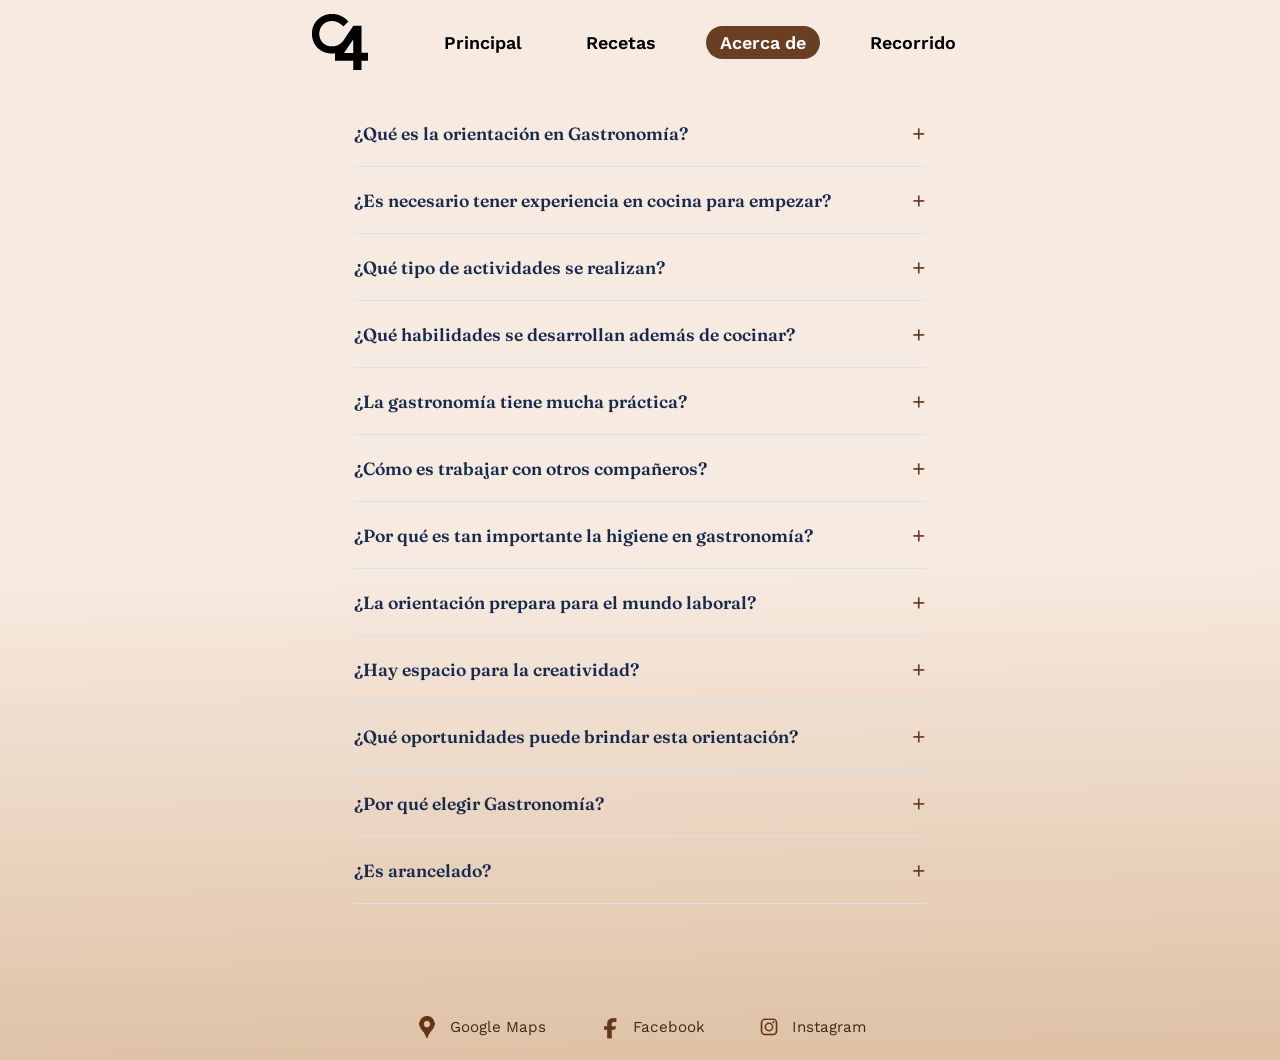
==== commit f54736ea: "Add files via upload" ====
--- a/faq.html
+++ b/faq.html
@@ -11,7 +11,7 @@
 </head>
 <body>
     <menu id="arriba">
-        <a href="index.html">
+        <a href="index.html" class="LogoCFP4">
             <img src="Multimedia/CFP4-Logo.png" class="logo" alt="Logo CFP N°4">
         </a>
         <a href="index.html">Principal</a>
@@ -19,6 +19,7 @@
         <a href="faq.html" class="activo">Acerca de</a>
         <a href="recorrido.html">Recorrido</a>
     </menu>
+
     <div class="faq-container">
         <details class="faq-item">
             <summary>¿Qué es la orientación en Gastronomía?</summary>
--- a/main.css
+++ b/main.css
@@ -5,9 +5,11 @@
 body {
     margin: 0;
     padding: 0;
-    background-color: #F7EBE1;
+    background-image: linear-gradient(179deg in oklch, #F7EBE1 52.23%, #DEC1A4 100%), radial-gradient(circle farthest-corner at 22% 18% in oklch, #A855F7CC 0%, #A855F700 62%, #00000000 100%);
+    background-blend-mode: normal, screen;
     color: #172B4D;
     font-family: 'Work Sans', sans-serif;
+    position: relative;
 }
 
 h1, h2, h3 {
@@ -26,62 +28,60 @@
 }
 
 
-
 menu#arriba {
     display: flex;
     align-items: center;
+    justify-content: center;
     flex-wrap: wrap;
-    gap: 3vw;
+    gap: 8px clamp(10px, 3vw, 36px);
     background-color: #F7EBE1;
-    color: black;
-    padding: 14px 5vw;
+    padding: 12px 5vw;
     margin: 0;
-}
-
-menu#arriba a:first-child {
+    position: fixed;
+    z-index: 1000;
+    width: 100%;
+    top: 0px;
+}
+
+menu#arriba a {
     display: flex;
     align-items: center;
-}
-
-img.logo {
-    height: clamp(35px, 6vw, 60px);
-    width: auto;
-}
-
-
-menu#arriba a {
     font-size: clamp(14px, 1.4vw, 18px);
     color: black;
     font-weight: 600;
     text-decoration: none;
     border: 2px solid transparent;
-    background: solid transparent;
     border-radius: 25px;
-    padding: 2px;
-    padding-left: 5px;
-    padding-right: 5px;
-    transition: color .5s, opacity .2s, background-color .5s;
-}
-
-menu#arriba a:hover {
-    background-color: #693E23;
-    color: white;
-    font-size: clamp(14px, 1.7vw, 19px);
-}
-
+    padding: 4px 12px;
+    transition: color .5s, background-color .5s, transform .2s;
+}
+
+menu#arriba a:not(.LogoCFP4):hover,
 menu#arriba a.activo {
     background-color: #693E23;
     color: white;
 }
 
+menu#arriba a:not(.LogoCFP4):hover {
+    transform: scale(1.05);
+}
+
 menu#arriba a.LogoCFP4 {
+    padding: 0;
+    margin-right: clamp(0px, 2vw, 24px);
     background-color: transparent;
+}
+
+img.logo {
+    display: block;
+    height: clamp(32px, 5vw, 56px);
+    width: auto;
 }
 
 
 .linea-tiempo {
     max-width: 900px;
-    margin: 0 auto 90px;
+    margin: 95px auto 90px;
     padding: 0 5vw;
 }
 
@@ -160,7 +160,7 @@
 
 .hero {
     max-width: 760px;
-    margin: 64px auto 40px;
+    margin: 90px auto 40px;
     padding: 0 5vw;
 }
 
@@ -221,8 +221,13 @@
 }
 
 .programa-item {
+    border: 5px solid transparent;
     border-top: 3px solid #693E23;
+    padding: 10px;
     padding-top: 18px;
+    background-color: #F2E5D8;
+    border-radius: 20px;
+    transition: border-color .5s, transform .2s;
 }
 
 .programa-item h3 {
@@ -235,12 +240,17 @@
     font-size: 0.98rem;
 }
 
-
+.programa-item:hover {
+    border-color: #A68468;
+    border-top-color: #693E23;
+    transform: scale(1.02);
+    background-color: #F2E2D3;
+}
 
 
 .faq-container {
     max-width: 700px;
-    margin: 64px auto 90px;
+    margin: 100px auto 90px;
     padding: 0 5vw;
 }
 
@@ -310,7 +320,7 @@
 
 .recetas-hero {
     max-width: 760px;
-    margin: 64px auto 8px;
+    margin: 90px auto 8px;
     padding: 0 5vw;
 }
 
@@ -377,8 +387,21 @@
 }
 
 
+.card {
+    flex: 1 1 360px;
+    max-width: 480px;
+    background: #E8D4C1;
+    border: 1px solid #D7E2EF;
+    border-top: 4px solid #693E23;
+    border-radius: 6px;
+    padding: 30px;
+    box-shadow: 0 4px 15px rgba(31, 78, 133, 0.08);    
+}
+
+
 menu#abajo {
     background-color: #F7EBE1;
+    background: transparent;
     color: white;
     margin: 40px 0 0;
     display: flex;
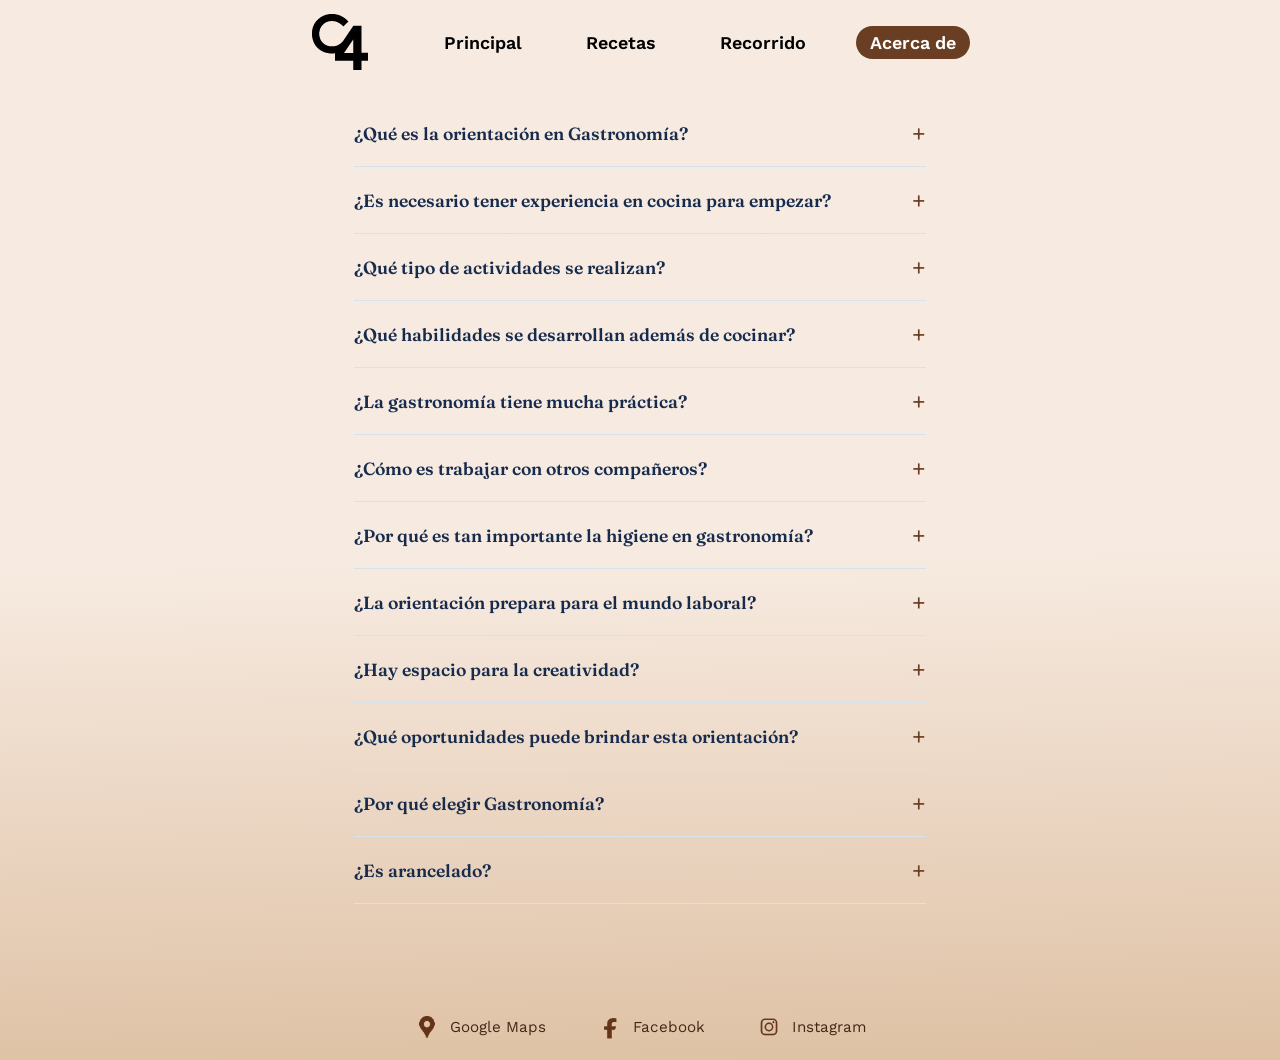
==== commit 804bdf82: "Add files via upload" ====
--- a/faq.html
+++ b/faq.html
@@ -7,17 +7,24 @@
     <link rel="preconnect" href="https://fonts.gstatic.com" crossorigin>
     <link href="https://fonts.googleapis.com/css2?family=Fraunces:opsz,wght@9..144,500;9..144,600;9..144,700&family=Work+Sans:wght@400;500;600&display=swap" rel="stylesheet">
     <link rel="stylesheet" href="main.css">
+    <script>document.documentElement.classList.add('js');</script>
     <title>Preguntas Frecuentes — Gastronomía CFP N°4</title>
+    <script src="funciones.js" defer></script>
 </head>
 <body>
     <menu id="arriba">
         <a href="index.html" class="LogoCFP4">
             <img src="Multimedia/CFP4-Logo.png" class="logo" alt="Logo CFP N°4">
         </a>
+        <button type="button" class="menu-toggle" aria-label="Abrir menú" aria-expanded="false" aria-controls="arriba">
+            <span></span>
+            <span></span>
+            <span></span>
+        </button>
         <a href="index.html">Principal</a>
         <a href="recetas.html">Recetas</a>
+        <a href="recorrido.html">Recorrido</a>
         <a href="faq.html" class="activo">Acerca de</a>
-        <a href="recorrido.html">Recorrido</a>
     </menu>
 
     <div class="faq-container">
@@ -83,15 +90,15 @@
 
     <menu id="abajo">
         <div class="item-abajo">
-            <img src="Multimedia/Ubicacion.png" alt="">
+            <a href="https://www.google.com/maps/place/Centro+de+Formaci%C3%B3n+Profesional+N+4/@-34.6688553,-58.5001706,17z/data=!3m1!4b1!4m6!3m5!1s0x95bcc91901dc9925:0x16b20ada69ad6837!8m2!3d-34.6688553!4d-58.5001706!16s%2Fg%2F11c20sdx_k?entry=ttu&g_ep=EgoyMDI2MDUwNi4wIKXMDSoASAFQAw%3D%3D" class="icono-link" aria-label="Google Maps"><img src="Multimedia/Ubicacion.png" alt=""></a>
             <a href="https://www.google.com/maps/place/Centro+de+Formaci%C3%B3n+Profesional+N+4/@-34.6688553,-58.5001706,17z/data=!3m1!4b1!4m6!3m5!1s0x95bcc91901dc9925:0x16b20ada69ad6837!8m2!3d-34.6688553!4d-58.5001706!16s%2Fg%2F11c20sdx_k?entry=ttu&g_ep=EgoyMDI2MDUwNi4wIKXMDSoASAFQAw%3D%3D">Google Maps</a>
         </div>
         <div class="item-abajo">
-            <img src="Multimedia/FB.png" alt="">
+            <a href="https://www.facebook.com/cfpcuatro" class="icono-link" aria-label="Facebook"><img src="Multimedia/FB.png" alt=""></a>
             <a href="https://www.facebook.com/cfpcuatro">Facebook</a>
         </div>
         <div class="item-abajo">
-            <img src="Multimedia/IG.png" alt="">
+            <a href="https://www.instagram.com/cfp_cuatro/" class="icono-link" aria-label="Instagram"><img src="Multimedia/IG.png" alt=""></a>
             <a href="https://www.instagram.com/cfp_cuatro/">Instagram</a>
         </div>
     </menu>
--- a/main.css
+++ b/main.css
@@ -471,4 +471,376 @@
     .faq-item p {
         animation: none;
     }
-}+}
+
+.barra-progreso {
+    position: fixed;
+    top: 0;
+    left: 0;
+    height: 3px;
+    width: 100%;
+    background-color: #693E23;
+    transform-origin: left center;
+    transform: scaleX(0);
+    z-index: 1100;
+    pointer-events: none;
+}
+
+menu#arriba {
+    transition: box-shadow .4s ease;
+}
+
+menu#arriba.con-sombra {
+    box-shadow: 0 4px 18px rgba(66, 40, 21, 0.18);
+}
+
+@keyframes entradaSuave {
+    from {
+        opacity: 0;
+        transform: translateY(24px);
+    }
+
+    to {
+        opacity: 1;
+        transform: translateY(0);
+    }
+}
+
+.hero h1,
+.recetas-hero h1 {
+    animation: entradaSuave .9s cubic-bezier(.2, .7, .2, 1) both;
+}
+
+.hero .lead,
+.recetas-hero .lead {
+    animation: entradaSuave .9s cubic-bezier(.2, .7, .2, 1) .18s both;
+}
+
+.js .reveal {
+    opacity: 0;
+    translate: 0 36px;
+    transition:
+        opacity .8s ease var(--delay, 0s),
+        translate .8s cubic-bezier(.2, .7, .2, 1) var(--delay, 0s);
+}
+
+.js .reveal.reveal-left {
+    translate: -36px 0;
+}
+
+.js .reveal.visible {
+    opacity: 1;
+    translate: 0 0;
+}
+
+.js .programa-item.reveal {
+    transition:
+        border-color .5s,
+        transform .2s,
+        opacity .8s ease var(--delay, 0s),
+        translate .8s cubic-bezier(.2, .7, .2, 1) var(--delay, 0s);
+}
+
+.js .hero-strip.reveal {
+    translate: 0 0;
+}
+
+.js .hero-strip.reveal #slider-imagenes {
+    clip-path: inset(0 0 100% 0 round 6px);
+    transition: opacity .5s ease, clip-path 1.3s cubic-bezier(.2, .7, .2, 1) .1s;
+}
+
+.js .hero-strip.reveal.visible #slider-imagenes {
+    clip-path: inset(0 0 0 0 round 6px);
+}
+
+.js .hero-strip.reveal figcaption {
+    opacity: 0;
+    transition: opacity .8s ease .9s;
+}
+
+.js .hero-strip.reveal.visible figcaption {
+    opacity: 1;
+}
+
+.js .timeline-item.reveal::before {
+    scale: 0;
+    transition: scale .6s cubic-bezier(.3, 1.6, .5, 1) calc(var(--delay, 0s) + .25s);
+}
+
+.js .timeline-item.reveal.visible::before {
+    scale: 1;
+}
+
+.faq-item summary {
+    transition: padding-left .3s ease, color .3s ease;
+}
+
+.faq-item summary:hover {
+    padding-left: 8px;
+    color: #693E23;
+}
+
+.receta-card {
+    transition: box-shadow .4s ease, border-color .4s ease;
+}
+
+.receta-card:hover {
+    box-shadow: 0 10px 28px rgba(66, 40, 21, 0.16);
+}
+
+@media (prefers-reduced-motion: reduce) {
+
+    .hero h1,
+    .hero .lead,
+    .recetas-hero h1,
+    .recetas-hero .lead {
+        animation: none;
+    }
+
+    .js .reveal,
+    .js .reveal.reveal-left {
+        opacity: 1;
+        translate: none;
+        transition: none;
+    }
+
+    .js .hero-strip.reveal #slider-imagenes {
+        clip-path: none;
+        transition: none;
+    }
+
+    .js .hero-strip.reveal figcaption {
+        opacity: 1;
+        transition: none;
+    }
+
+    .js .timeline-item.reveal::before {
+        scale: 1;
+        transition: none;
+    }
+
+    .barra-progreso {
+        display: none;
+    }
+}
+
+menu#abajo a.icono-link {
+    display: flex;
+    align-items: center;
+}
+
+menu#abajo a.icono-link:hover {
+    opacity: 1;
+}
+
+menu#abajo a.icono-link img {
+    transition: transform .25s ease;
+}
+
+menu#abajo a.icono-link:hover img,
+menu#abajo a.icono-link:focus-visible img {
+    transform: scale(1.25);
+}
+
+.salida-laboral .programa-grid {
+    grid-auto-rows: 1fr;
+}
+
+.salida-laboral .programa-item {
+    display: flex;
+    flex-direction: column;
+}
+
+.tarjeta-img {
+    display: block;
+    width: 100%;
+    aspect-ratio: 4 / 3;
+    object-fit: cover;
+    border-radius: 12px;
+    margin-bottom: 14px;
+}
+
+@media (prefers-reduced-motion: reduce) {
+    menu#abajo a.icono-link img {
+        transition: none;
+    }
+}
+
+
+img {
+    max-width: 100%;
+}
+
+.menu-toggle {
+    display: none;
+}
+
+@media (max-width: 768px) {
+
+    menu#arriba {
+        justify-content: space-between;
+        padding: 10px 5vw;
+        gap: 0;
+    }
+
+    menu#arriba a.LogoCFP4 {
+        margin-right: 0;
+    }
+
+    .menu-toggle {
+        display: flex;
+        flex-direction: column;
+        justify-content: center;
+        align-items: center;
+        gap: 5px;
+        width: 44px;
+        height: 44px;
+        padding: 0;
+        margin-left: auto;
+        background: transparent;
+        border: 2px solid #693E23;
+        border-radius: 12px;
+        cursor: pointer;
+        transition: background-color .3s;
+    }
+
+    .menu-toggle:hover {
+        background-color: #F2E5D8;
+    }
+
+    .menu-toggle:focus-visible {
+        outline: 3px solid #A68468;
+        outline-offset: 2px;
+    }
+
+    .menu-toggle span {
+        display: block;
+        width: 22px;
+        height: 3px;
+        border-radius: 2px;
+        background-color: #693E23;
+        transition: transform .3s ease, opacity .2s ease;
+    }
+
+    .menu-toggle[aria-expanded="true"] span:nth-child(1) {
+        transform: translateY(8px) rotate(45deg);
+    }
+
+    .menu-toggle[aria-expanded="true"] span:nth-child(2) {
+        opacity: 0;
+    }
+
+    .menu-toggle[aria-expanded="true"] span:nth-child(3) {
+        transform: translateY(-8px) rotate(-45deg);
+    }
+
+    .js menu#arriba a:not(.LogoCFP4) {
+        display: none;
+    }
+
+    .js menu#arriba.abierto a:not(.LogoCFP4) {
+        display: flex;
+        justify-content: center;
+        width: 100%;
+        font-size: 1.05rem;
+        padding: 12px;
+        margin-top: 8px;
+        animation: fadeIn .25s ease;
+    }
+
+    menu#arriba.abierto {
+        box-shadow: 0 8px 22px rgba(66, 40, 21, 0.2);
+        padding-bottom: 14px;
+    }
+
+    .hero,
+    .recetas-hero {
+        margin-top: 100px;
+    }
+
+    .linea-tiempo,
+    .faq-container {
+        margin-top: 100px;
+    }
+}
+
+@media (max-width: 480px) {
+
+    .hero h1 {
+        font-size: 2rem;
+    }
+
+    .hero .lead {
+        font-size: 1.05rem;
+    }
+
+    .programa > h2,
+    .salida-laboral > h2,
+    .linea-tiempo > h2,
+    .faq-container > h1 {
+        font-size: 1.6rem;
+    }
+
+    .programa-grid {
+        gap: 20px;
+    }
+
+    .receta-card {
+        padding: 22px 18px;
+    }
+
+    .timeline {
+        padding-left: 24px;
+        gap: 32px;
+    }
+
+    .timeline-item::before {
+        left: -32px;
+    }
+
+    .timeline-item.destacado::before {
+        left: -34px;
+    }
+
+    .faq-item summary {
+        font-size: 1rem;
+    }
+
+    menu#abajo {
+        gap: 18px 24px;
+    }
+
+    menu#abajo img {
+        min-height: 22px;
+    }
+}
+
+@media (prefers-reduced-motion: reduce) {
+
+    .menu-toggle span {
+        transition: none;
+    }
+
+    .js menu#arriba.abierto a:not(.LogoCFP4) {
+        animation: none;
+    }
+}
+
+@media (max-width: 768px) {
+
+    menu#abajo {
+        flex-wrap: nowrap;
+        gap: 32px;
+        padding: 20px 10px 28px;
+    }
+
+    menu#abajo a:not(.icono-link) {
+        display: none;
+    }
+
+    menu#abajo img {
+        height: 30px;
+        min-height: 30px;
+    }
+}
